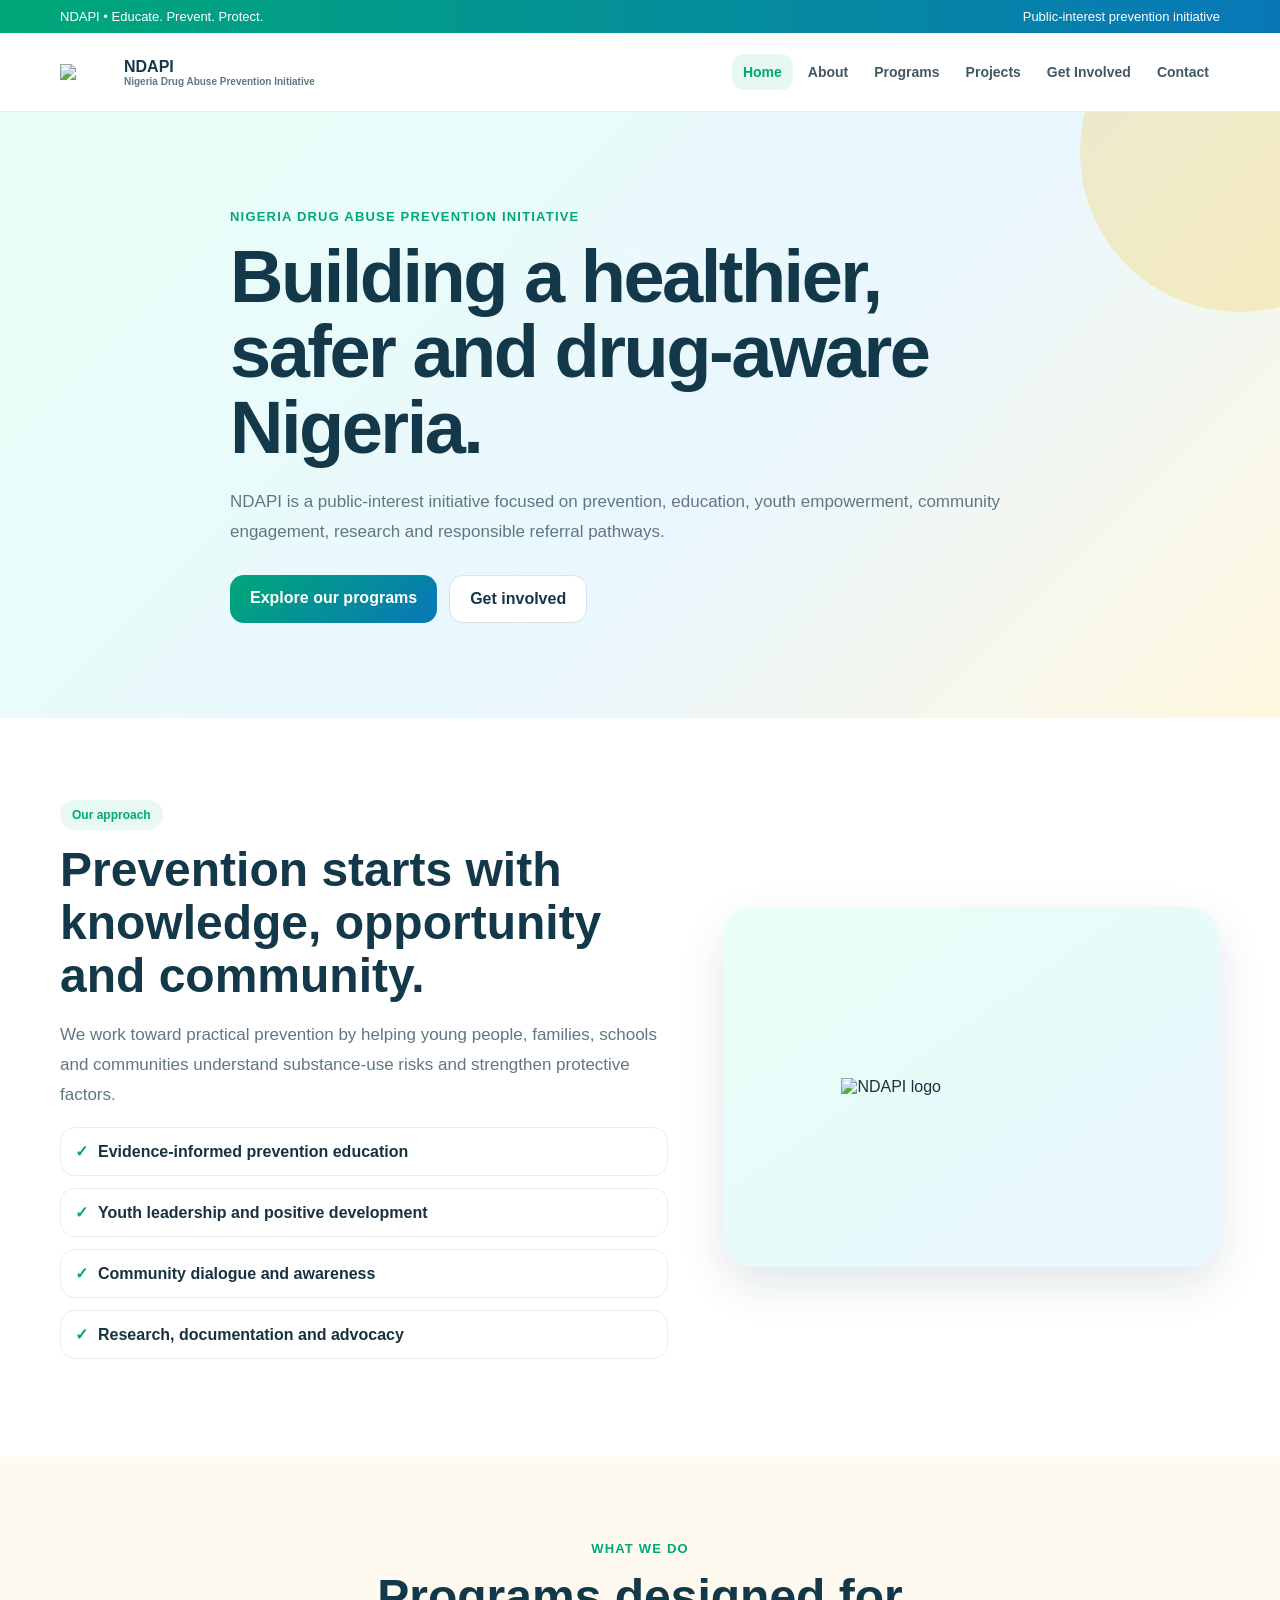
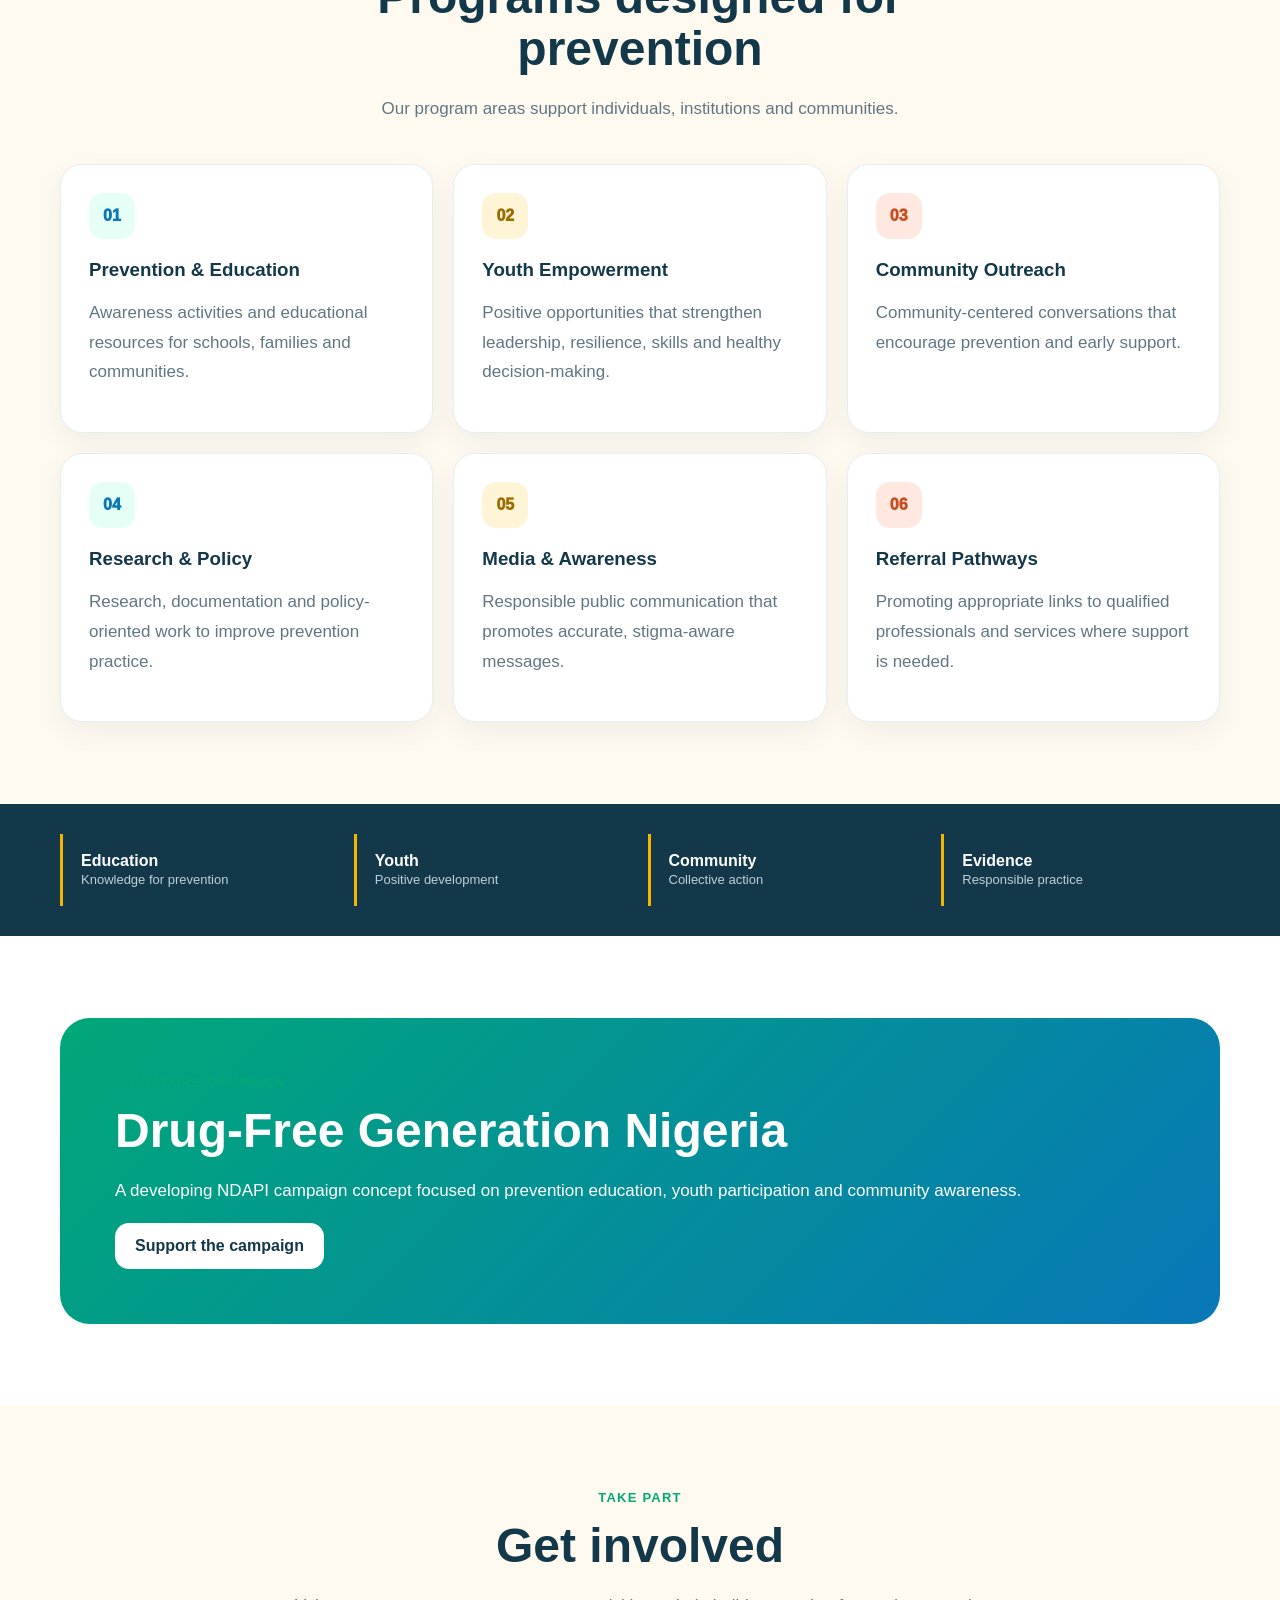
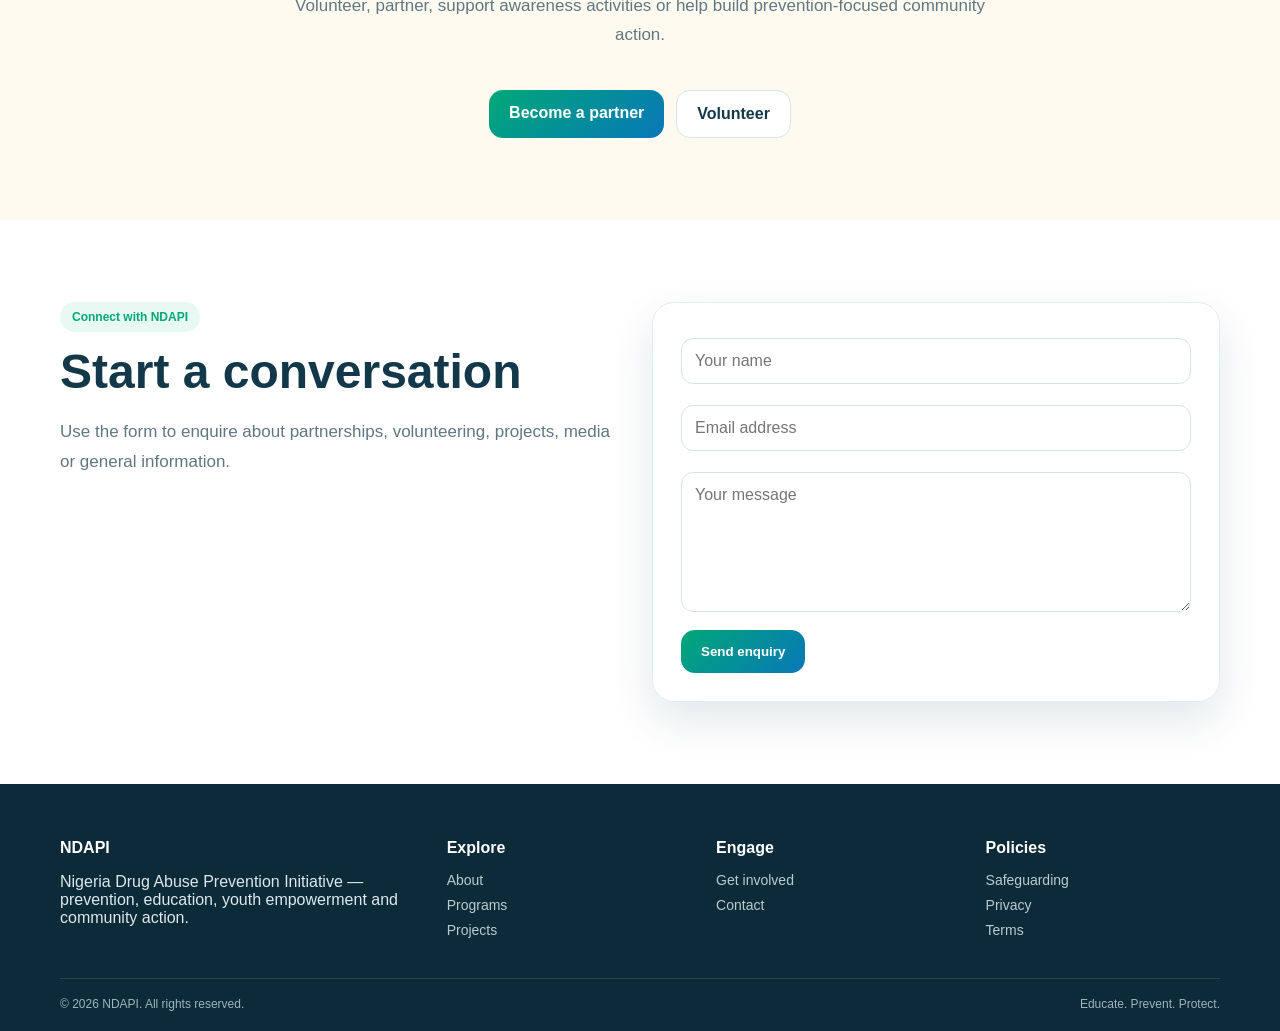
==== index.html @ b3027722 "Add files via upload" ====
<!doctype html><html><head><meta charset="utf-8"><meta name="viewport" content="width=device-width,initial-scale=1"><title>NDAPI | Educate. Prevent. Protect.</title><link rel="icon" href="assets/favicon.svg"><link rel="stylesheet" href="styles.css"></head><body><div class="topbar"><div class="container"><span>NDAPI • Educate. Prevent. Protect.</span><span>Public-interest prevention initiative</span></div></div><header class="header"><div class="container nav"><a class="brand" href="index.html"><img src="assets/ndapi-logo.svg"><span>NDAPI<small>Nigeria Drug Abuse Prevention Initiative</small></span></a><button class="menu">☰</button><nav class="navlinks"><a class="active" href="index.html">Home</a><a href="#about">About</a><a href="#programs">Programs</a><a href="#projects">Projects</a><a href="#involved">Get Involved</a><a href="#contact">Contact</a></nav></div></header><main><section class="hero"><div class="container hero-content"><span class="eyebrow">Nigeria Drug Abuse Prevention Initiative</span><h1>Building a healthier, safer and drug-aware Nigeria.</h1><p>NDAPI is a public-interest initiative focused on prevention, education, youth empowerment, community engagement, research and responsible referral pathways.</p><div class="actions"><a class="btn btn-primary" href="#programs">Explore our programs</a><a class="btn btn-secondary" href="#involved">Get involved</a></div></div></section><section class="section" id="about"><div class="container split"><div><span class="badge">Our approach</span><h2>Prevention starts with knowledge, opportunity and community.</h2><p>We work toward practical prevention by helping young people, families, schools and communities understand substance-use risks and strengthen protective factors.</p><ul class="list"><li>Evidence-informed prevention education</li><li>Youth leadership and positive development</li><li>Community dialogue and awareness</li><li>Research, documentation and advocacy</li></ul></div><div class="visual"><img src="assets/ndapi-logo.svg" alt="NDAPI logo"></div></div></section><section class="section alt" id="programs"><div class="container"><div class="section-head"><span class="eyebrow">What we do</span><h2>Programs designed for prevention</h2><p>Our program areas support individuals, institutions and communities.</p></div><div class="grid grid-3"><article class="card"><div class="icon">01</div><h3>Prevention & Education</h3><p>Awareness activities and educational resources for schools, families and communities.</p></article><article class="card"><div class="icon">02</div><h3>Youth Empowerment</h3><p>Positive opportunities that strengthen leadership, resilience, skills and healthy decision-making.</p></article><article class="card"><div class="icon">03</div><h3>Community Outreach</h3><p>Community-centered conversations that encourage prevention and early support.</p></article><article class="card"><div class="icon">04</div><h3>Research & Policy</h3><p>Research, documentation and policy-oriented work to improve prevention practice.</p></article><article class="card"><div class="icon">05</div><h3>Media & Awareness</h3><p>Responsible public communication that promotes accurate, stigma-aware messages.</p></article><article class="card"><div class="icon">06</div><h3>Referral Pathways</h3><p>Promoting appropriate links to qualified professionals and services where support is needed.</p></article></div></div></section><section class="band"><div class="container band-grid"><div class="metric"><strong>Education</strong><span>Knowledge for prevention</span></div><div class="metric"><strong>Youth</strong><span>Positive development</span></div><div class="metric"><strong>Community</strong><span>Collective action</span></div><div class="metric"><strong>Evidence</strong><span>Responsible practice</span></div></div></section><section class="section" id="projects"><div class="container"><div class="cta"><span class="eyebrow">Signature campaign</span><h2>Drug-Free Generation Nigeria</h2><p>A developing NDAPI campaign concept focused on prevention education, youth participation and community awareness.</p><a class="btn" href="#involved">Support the campaign</a></div></div></section><section class="section alt" id="involved"><div class="container"><div class="section-head"><span class="eyebrow">Take part</span><h2>Get involved</h2><p>Volunteer, partner, support awareness activities or help build prevention-focused community action.</p></div><div class="actions" style="justify-content:center"><a class="btn btn-primary" href="#contact">Become a partner</a><a class="btn btn-secondary" href="#contact">Volunteer</a></div></div></section><section class="section" id="contact"><div class="container contact-grid"><div><span class="badge">Connect with NDAPI</span><h2>Start a conversation</h2><p>Use the form to enquire about partnerships, volunteering, projects, media or general information.</p></div><form class="form" onsubmit="return false"><input placeholder="Your name"><input type="email" placeholder="Email address"><textarea placeholder="Your message"></textarea><button class="btn btn-primary">Send enquiry</button></form></div></section></main><footer><div class="container footer-grid"><div><div class="footer-title">NDAPI</div><p>Nigeria Drug Abuse Prevention Initiative — prevention, education, youth empowerment and community action.</p></div><div><div class="footer-title">Explore</div><div class="footer-links"><a href="#about">About</a><a href="#programs">Programs</a><a href="#projects">Projects</a></div></div><div><div class="footer-title">Engage</div><div class="footer-links"><a href="#involved">Get involved</a><a href="#contact">Contact</a></div></div><div><div class="footer-title">Policies</div><div class="footer-links"><span>Safeguarding</span><span>Privacy</span><span>Terms</span></div></div></div><div class="container copyright"><span>© <span data-year></span> NDAPI. All rights reserved.</span><span>Educate. Prevent. Protect.</span></div></footer><script src="script.js"></script></body></html>
---- styles.css ----
:root{--g:#00a878;--b:#0877b8;--n:#12384a;--y:#f4b400;--o:#f26b38;--m:#607783}*{box-sizing:border-box}body{margin:0;font-family:Inter,Arial,sans-serif;color:#18323f}a{text-decoration:none;color:inherit}.container{width:min(1160px,92%);margin:auto}.topbar{background:linear-gradient(90deg,var(--g),var(--b));color:white;padding:9px 0;font-size:13px}.topbar .container{display:flex;justify-content:space-between}.header{position:sticky;top:0;z-index:5;background:#fffffff5;backdrop-filter:blur(10px);border-bottom:1px solid #e5edf0}.nav{min-height:78px;display:flex;align-items:center;justify-content:space-between}.brand{display:flex;align-items:center;gap:10px;font-weight:900;color:var(--n)}.brand img{width:54px}.brand small{display:block;font-size:10px;color:var(--m)}.navlinks{display:flex;gap:4px}.navlinks a{padding:10px 11px;border-radius:12px;font-size:14px;font-weight:750;color:#405864}.navlinks a:hover,.navlinks a.active{background:#e7f8f2;color:var(--g)}.menu{display:none;border:0;background:#eaf5fa;border-radius:12px;padding:10px;font-size:22px}.hero{background:linear-gradient(135deg,#e8fff6,#eaf7ff 58%,#fff7df);padding:95px 0;position:relative;overflow:hidden}.hero:after{content:"";position:absolute;width:320px;height:320px;border-radius:50%;background:#f4b400;opacity:.2;right:-120px;top:-120px}.hero-content{position:relative;z-index:1;max-width:820px}.eyebrow{color:var(--g);font-size:13px;font-weight:900;text-transform:uppercase;letter-spacing:1.2px}.hero h1{font-size:clamp(43px,6vw,74px);line-height:1.02;color:var(--n);margin:14px 0 22px;letter-spacing:-2.5px}.hero p,.section p,.pagehero p{color:var(--m);line-height:1.75;font-size:17px}.actions{display:flex;gap:12px;margin-top:28px;flex-wrap:wrap}.btn{display:inline-flex;padding:14px 20px;border-radius:14px;font-weight:850;border:0;cursor:pointer}.btn-primary{background:linear-gradient(135deg,var(--g),var(--b));color:white}.btn-secondary{background:white;border:1px solid #d8e5ea;color:var(--n)}.section{padding:82px 0}.section.alt{background:#fffaf0}.split{display:grid;grid-template-columns:1.1fr .9fr;gap:55px;align-items:center}.badge,.pill{display:inline-block;padding:8px 12px;border-radius:999px;background:#e8f8f3;color:var(--g);font-size:12px;font-weight:900}.section h2{font-size:clamp(32px,4vw,48px);line-height:1.1;color:var(--n);margin:14px 0 18px}.list{list-style:none;padding:0;display:grid;gap:12px}.list li{padding:14px;background:white;border:1px solid #e5eef1;border-radius:15px;font-weight:700}.list li:before{content:'✓';color:var(--g);margin-right:10px}.visual{min-height:360px;border-radius:32px;background:linear-gradient(145deg,#e7fff5,#e9f6ff);display:grid;place-items:center;box-shadow:0 18px 45px #12384a1f}.visual img{width:260px}.section-head{text-align:center;max-width:720px;margin:0 auto 40px}.grid{display:grid;gap:20px}.grid-3{grid-template-columns:repeat(3,1fr)}.card{background:white;border:1px solid #e6eef1;border-radius:22px;padding:28px;box-shadow:0 10px 28px #12384a0f}.icon{width:46px;height:46px;display:grid;place-items:center;border-radius:14px;background:#e6fff6;color:var(--b);font-weight:950}.card:nth-child(3n+2) .icon{background:#fff4d5;color:#9b6d00}.card:nth-child(3n) .icon{background:#ffe8df;color:#c74e21}.card h3{color:var(--n);margin:20px 0 8px}.band{background:var(--n);color:white;padding:30px 0}.band-grid{display:grid;grid-template-columns:repeat(4,1fr);gap:15px}.metric{padding:18px;border-left:3px solid var(--y)}.metric strong{display:block}.metric span{font-size:13px;color:#bdd0d8}.cta{border-radius:30px;padding:55px;background:linear-gradient(135deg,var(--g),var(--b));color:white}.cta h2,.cta p{color:white}.cta .btn{background:white;color:var(--n)}footer{background:#0d2a38;color:#dbe9ee;padding:55px 0 20px}.footer-grid{display:grid;grid-template-columns:1.5fr repeat(3,1fr);gap:35px}.footer-title{font-weight:900;color:white;margin-bottom:15px}.footer-links{display:grid;gap:9px;color:#b9cbd2;font-size:14px}.copyright{border-top:1px solid #ffffff1f;margin-top:35px;padding-top:18px;display:flex;justify-content:space-between;color:#9eb4bd;font-size:12px}.pagehero{padding:65px 0;background:linear-gradient(135deg,#e8fff6,#eaf7ff)}.pagehero h1{font-size:50px;color:var(--n);margin:10px 0}.notice{padding:18px;border-left:4px solid var(--y);background:#fff8e5;border-radius:10px;color:#6f5a24}.contact-grid{display:grid;grid-template-columns:1fr 1fr;gap:24px}.form{padding:28px;border:1px solid #e3ecef;border-radius:22px;box-shadow:0 18px 45px #12384a1f}input,textarea{width:100%;padding:13px;margin:7px 0 14px;border:1px solid #d7e3e8;border-radius:12px;font:inherit}textarea{min-height:140px}@media(max-width:900px){.navlinks{display:none}.menu{display:block}.navlinks.open{display:flex;position:absolute;top:78px;left:0;right:0;background:white;padding:15px;flex-direction:column}.split,.contact-grid{grid-template-columns:1fr}.grid-3{grid-template-columns:1fr 1fr}.band-grid{grid-template-columns:1fr 1fr}.footer-grid{grid-template-columns:1fr 1fr}}@media(max-width:560px){.topbar .container,.copyright{flex-direction:column;gap:6px}.hero{padding:65px 0}.hero h1{font-size:45px}.grid-3,.band-grid,.footer-grid{grid-template-columns:1fr}}
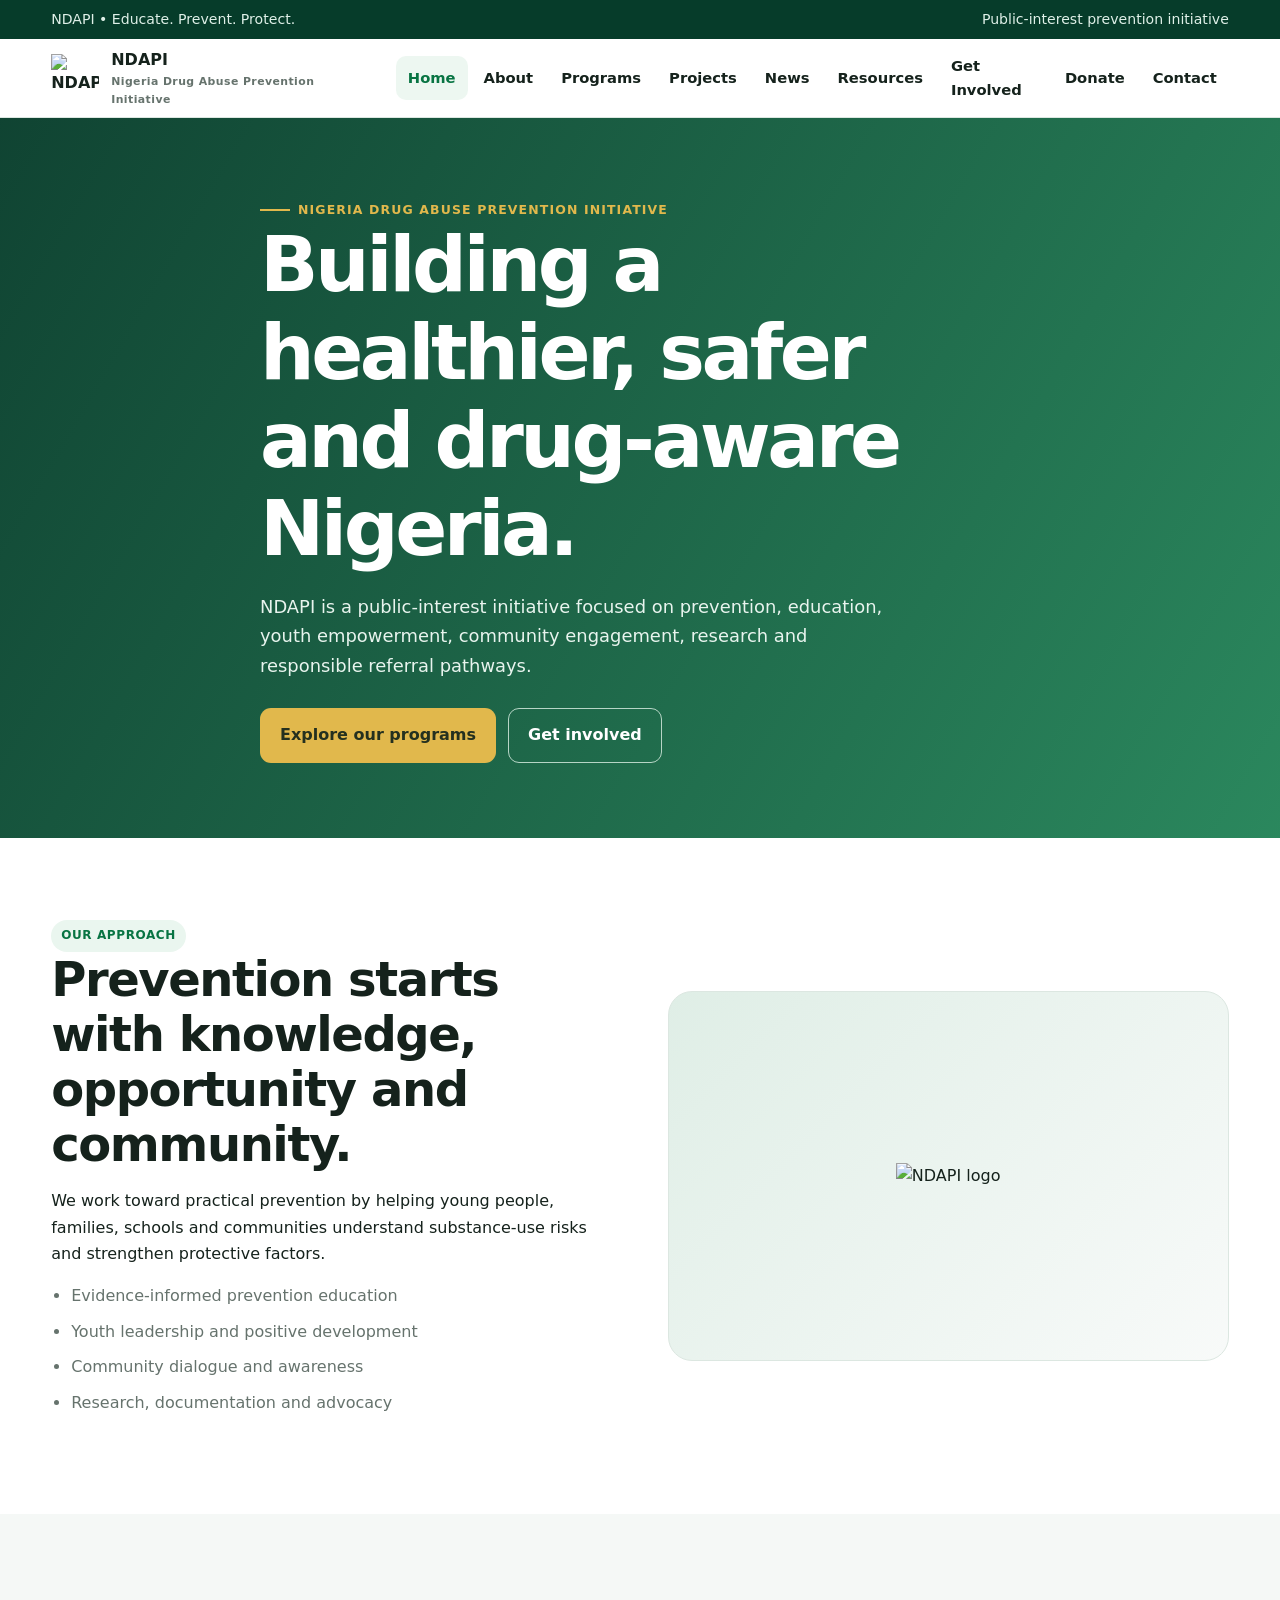
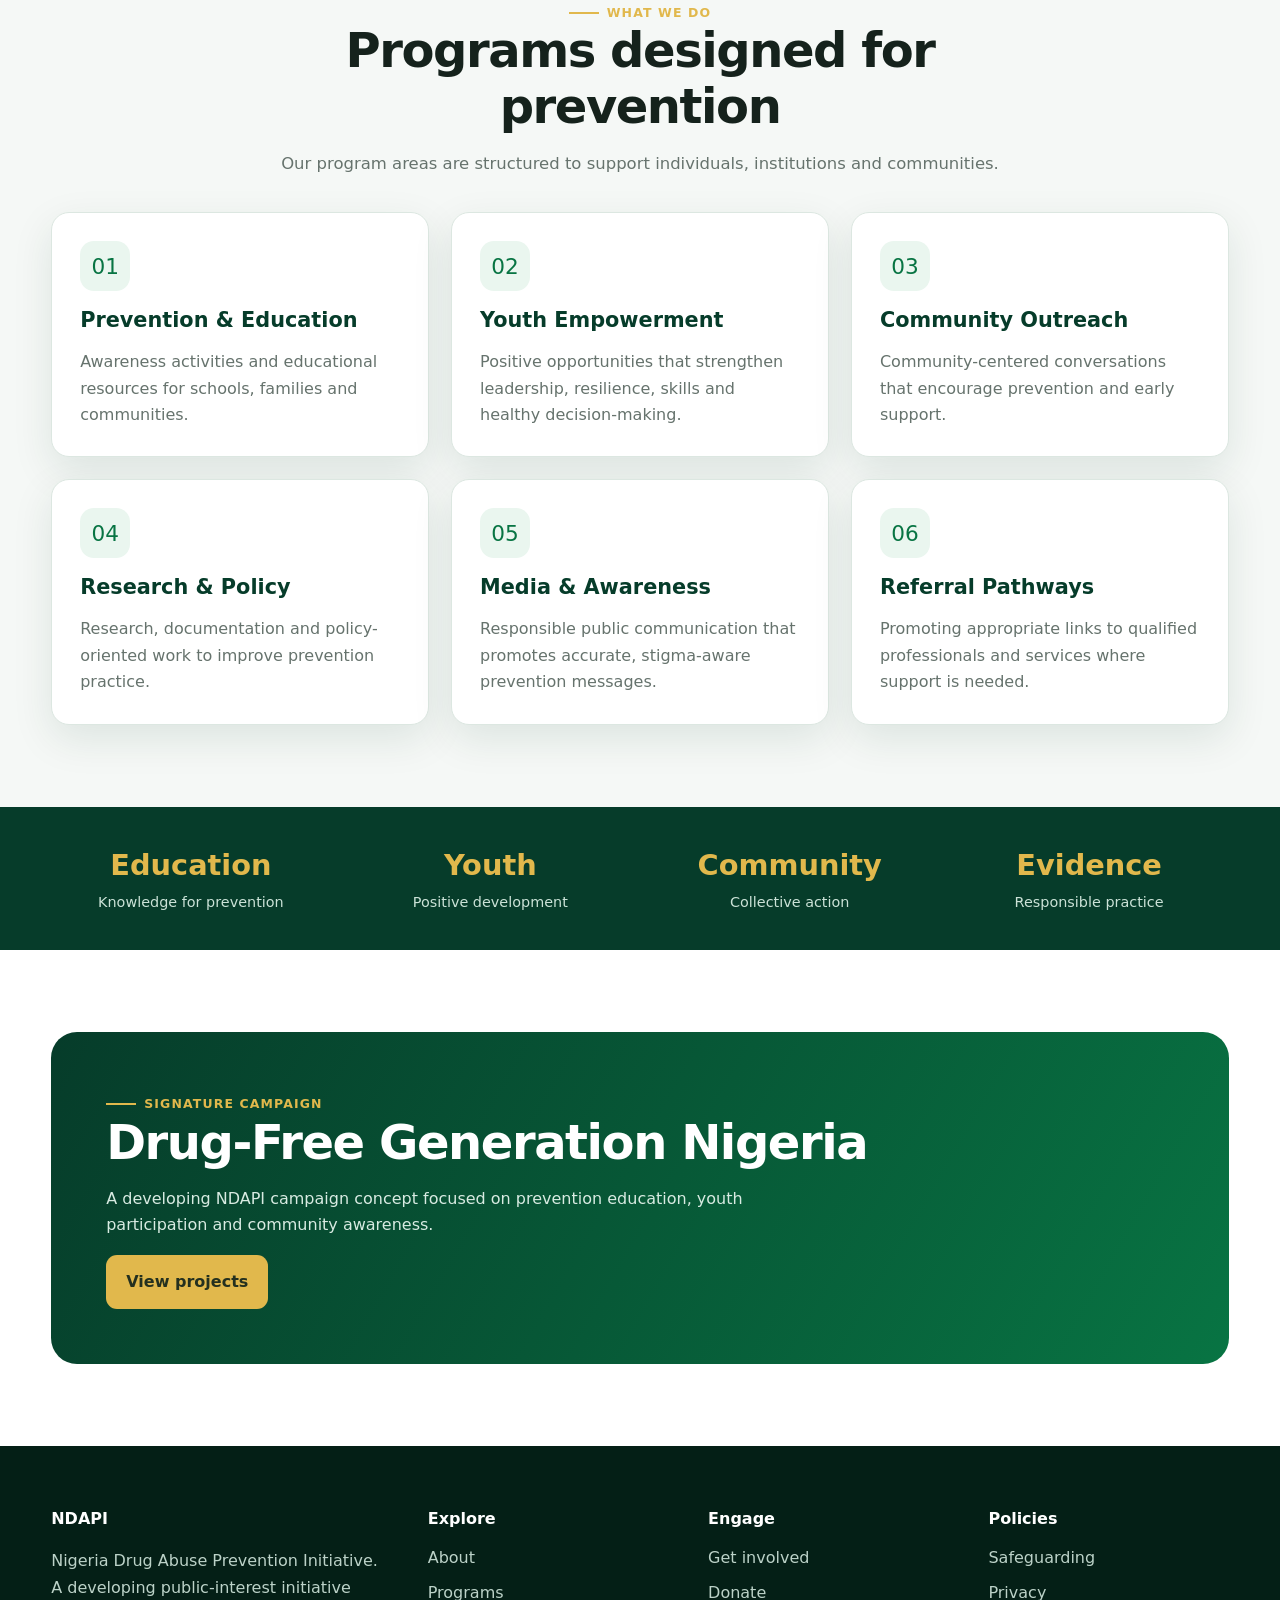
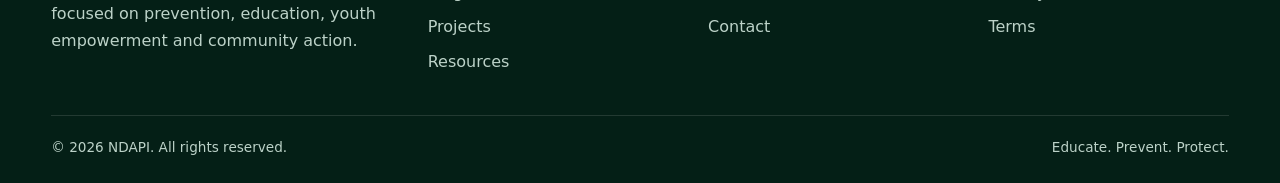
==== commit b771e9ea: "Add files via upload" ====
--- a/index.html
+++ b/index.html
@@ -1 +1,31 @@
-<!doctype html><html><head><meta charset="utf-8"><meta name="viewport" content="width=device-width,initial-scale=1"><title>NDAPI | Educate. Prevent. Protect.</title><link rel="icon" href="assets/favicon.svg"><link rel="stylesheet" href="styles.css"></head><body><div class="topbar"><div class="container"><span>NDAPI • Educate. Prevent. Protect.</span><span>Public-interest prevention initiative</span></div></div><header class="header"><div class="container nav"><a class="brand" href="index.html"><img src="assets/ndapi-logo.svg"><span>NDAPI<small>Nigeria Drug Abuse Prevention Initiative</small></span></a><button class="menu">☰</button><nav class="navlinks"><a class="active" href="index.html">Home</a><a href="#about">About</a><a href="#programs">Programs</a><a href="#projects">Projects</a><a href="#involved">Get Involved</a><a href="#contact">Contact</a></nav></div></header><main><section class="hero"><div class="container hero-content"><span class="eyebrow">Nigeria Drug Abuse Prevention Initiative</span><h1>Building a healthier, safer and drug-aware Nigeria.</h1><p>NDAPI is a public-interest initiative focused on prevention, education, youth empowerment, community engagement, research and responsible referral pathways.</p><div class="actions"><a class="btn btn-primary" href="#programs">Explore our programs</a><a class="btn btn-secondary" href="#involved">Get involved</a></div></div></section><section class="section" id="about"><div class="container split"><div><span class="badge">Our approach</span><h2>Prevention starts with knowledge, opportunity and community.</h2><p>We work toward practical prevention by helping young people, families, schools and communities understand substance-use risks and strengthen protective factors.</p><ul class="list"><li>Evidence-informed prevention education</li><li>Youth leadership and positive development</li><li>Community dialogue and awareness</li><li>Research, documentation and advocacy</li></ul></div><div class="visual"><img src="assets/ndapi-logo.svg" alt="NDAPI logo"></div></div></section><section class="section alt" id="programs"><div class="container"><div class="section-head"><span class="eyebrow">What we do</span><h2>Programs designed for prevention</h2><p>Our program areas support individuals, institutions and communities.</p></div><div class="grid grid-3"><article class="card"><div class="icon">01</div><h3>Prevention & Education</h3><p>Awareness activities and educational resources for schools, families and communities.</p></article><article class="card"><div class="icon">02</div><h3>Youth Empowerment</h3><p>Positive opportunities that strengthen leadership, resilience, skills and healthy decision-making.</p></article><article class="card"><div class="icon">03</div><h3>Community Outreach</h3><p>Community-centered conversations that encourage prevention and early support.</p></article><article class="card"><div class="icon">04</div><h3>Research & Policy</h3><p>Research, documentation and policy-oriented work to improve prevention practice.</p></article><article class="card"><div class="icon">05</div><h3>Media & Awareness</h3><p>Responsible public communication that promotes accurate, stigma-aware messages.</p></article><article class="card"><div class="icon">06</div><h3>Referral Pathways</h3><p>Promoting appropriate links to qualified professionals and services where support is needed.</p></article></div></div></section><section class="band"><div class="container band-grid"><div class="metric"><strong>Education</strong><span>Knowledge for prevention</span></div><div class="metric"><strong>Youth</strong><span>Positive development</span></div><div class="metric"><strong>Community</strong><span>Collective action</span></div><div class="metric"><strong>Evidence</strong><span>Responsible practice</span></div></div></section><section class="section" id="projects"><div class="container"><div class="cta"><span class="eyebrow">Signature campaign</span><h2>Drug-Free Generation Nigeria</h2><p>A developing NDAPI campaign concept focused on prevention education, youth participation and community awareness.</p><a class="btn" href="#involved">Support the campaign</a></div></div></section><section class="section alt" id="involved"><div class="container"><div class="section-head"><span class="eyebrow">Take part</span><h2>Get involved</h2><p>Volunteer, partner, support awareness activities or help build prevention-focused community action.</p></div><div class="actions" style="justify-content:center"><a class="btn btn-primary" href="#contact">Become a partner</a><a class="btn btn-secondary" href="#contact">Volunteer</a></div></div></section><section class="section" id="contact"><div class="container contact-grid"><div><span class="badge">Connect with NDAPI</span><h2>Start a conversation</h2><p>Use the form to enquire about partnerships, volunteering, projects, media or general information.</p></div><form class="form" onsubmit="return false"><input placeholder="Your name"><input type="email" placeholder="Email address"><textarea placeholder="Your message"></textarea><button class="btn btn-primary">Send enquiry</button></form></div></section></main><footer><div class="container footer-grid"><div><div class="footer-title">NDAPI</div><p>Nigeria Drug Abuse Prevention Initiative — prevention, education, youth empowerment and community action.</p></div><div><div class="footer-title">Explore</div><div class="footer-links"><a href="#about">About</a><a href="#programs">Programs</a><a href="#projects">Projects</a></div></div><div><div class="footer-title">Engage</div><div class="footer-links"><a href="#involved">Get involved</a><a href="#contact">Contact</a></div></div><div><div class="footer-title">Policies</div><div class="footer-links"><span>Safeguarding</span><span>Privacy</span><span>Terms</span></div></div></div><div class="container copyright"><span>© <span data-year></span> NDAPI. All rights reserved.</span><span>Educate. Prevent. Protect.</span></div></footer><script src="script.js"></script></body></html>
+<!doctype html>
+<html lang="en"><head><meta charset="utf-8"><meta name="viewport" content="width=device-width,initial-scale=1">
+<title>Home | NDAPI</title><meta name="description" content="Nigeria Drug Abuse Prevention Initiative — prevention, education, youth empowerment and community action.">
+<link rel="icon" href="assets/favicon.png"><link rel="stylesheet" href="styles.css"></head>
+<body>
+<div class="topbar"><div class="container"><span>NDAPI • Educate. Prevent. Protect.</span><span>Public-interest prevention initiative</span></div></div>
+<header><div class="container nav"><a class="brand" href="index.html"><img src="assets/ndapi-logo.png" alt="NDAPI logo"><span>NDAPI<small>Nigeria Drug Abuse Prevention Initiative</small></span></a><button class="menu" aria-label="Open navigation">☰</button><nav class="navlinks"><a href="index.html" class="active">Home</a><a href="about.html" class="">About</a><a href="programs.html" class="">Programs</a><a href="projects.html" class="">Projects</a><a href="news.html" class="">News</a><a href="publications.html" class="">Resources</a><a href="get-involved.html" class="">Get Involved</a><a href="donate.html" class="">Donate</a><a href="contact.html" class="">Contact</a></nav></div></header>
+<main><section class="hero"><div class="container hero-content reveal">
+<span class="eyebrow">Nigeria Drug Abuse Prevention Initiative</span>
+<h1>Building a healthier, safer and drug-aware Nigeria.</h1>
+<p>NDAPI is a public-interest initiative focused on prevention, education, youth empowerment, community engagement, research and responsible referral pathways.</p>
+<div class="actions"><a class="btn btn-primary" href="programs.html">Explore our programs</a><a class="btn btn-secondary" href="get-involved.html">Get involved</a></div>
+</div></section>
+<section class="section"><div class="container split"><div><span class="badge">Our approach</span><h2>Prevention starts with knowledge, opportunity and community.</h2><p>We work toward practical prevention by helping young people, families, schools and communities understand substance-use risks and strengthen protective factors.</p><ul class="list"><li>Evidence-informed prevention education</li><li>Youth leadership and positive development</li><li>Community dialogue and awareness</li><li>Research, documentation and advocacy</li></ul></div><div class="visual"><img src="assets/ndapi-logo.png" alt="NDAPI logo"></div></div></section>
+<section class="section alt"><div class="container"><div class="section-head center"><span class="eyebrow">What we do</span><h2>Programs designed for prevention</h2><p>Our program areas are structured to support individuals, institutions and communities.</p></div><div class="grid grid-3">
+<article class="card"><div class="icon">01</div><h3>Prevention & Education</h3><p>Awareness activities and educational resources for schools, families and communities.</p></article>
+<article class="card"><div class="icon">02</div><h3>Youth Empowerment</h3><p>Positive opportunities that strengthen leadership, resilience, skills and healthy decision-making.</p></article>
+<article class="card"><div class="icon">03</div><h3>Community Outreach</h3><p>Community-centered conversations that encourage prevention and early support.</p></article>
+<article class="card"><div class="icon">04</div><h3>Research & Policy</h3><p>Research, documentation and policy-oriented work to improve prevention practice.</p></article>
+<article class="card"><div class="icon">05</div><h3>Media & Awareness</h3><p>Responsible public communication that promotes accurate, stigma-aware prevention messages.</p></article>
+<article class="card"><div class="icon">06</div><h3>Referral Pathways</h3><p>Promoting appropriate links to qualified professionals and services where support is needed.</p></article>
+</div></div></section>
+<section class="band"><div class="container band-grid"><div class="metric"><strong>Education</strong><span>Knowledge for prevention</span></div><div class="metric"><strong>Youth</strong><span>Positive development</span></div><div class="metric"><strong>Community</strong><span>Collective action</span></div><div class="metric"><strong>Evidence</strong><span>Responsible practice</span></div></div></section>
+<section class="section"><div class="container"><div class="cta"><span class="eyebrow">Signature campaign</span><h2>Drug-Free Generation Nigeria</h2><p>A developing NDAPI campaign concept focused on prevention education, youth participation and community awareness.</p><a class="btn btn-primary" href="projects.html">View projects</a></div></div></section></main>
+<footer><div class="container footer-grid">
+<div><div class="footer-title">NDAPI</div><p>Nigeria Drug Abuse Prevention Initiative. A developing public-interest initiative focused on prevention, education, youth empowerment and community action.</p></div>
+<div><div class="footer-title">Explore</div><div class="footer-links"><a href="about.html">About</a><a href="programs.html">Programs</a><a href="projects.html">Projects</a><a href="publications.html">Resources</a></div></div>
+<div><div class="footer-title">Engage</div><div class="footer-links"><a href="get-involved.html">Get involved</a><a href="donate.html">Donate</a><a href="contact.html">Contact</a></div></div>
+<div><div class="footer-title">Policies</div><div class="footer-links"><a href="safeguarding.html">Safeguarding</a><a href="privacy.html">Privacy</a><a href="terms.html">Terms</a></div></div>
+</div><div class="container copyright"><span>© <span data-year></span> NDAPI. All rights reserved.</span><span>Educate. Prevent. Protect.</span></div></footer>
+<script src="script.js"></script></body></html>
--- a/styles.css
+++ b/styles.css
@@ -1 +1,32 @@
-:root{--g:#00a878;--b:#0877b8;--n:#12384a;--y:#f4b400;--o:#f26b38;--m:#607783}*{box-sizing:border-box}body{margin:0;font-family:Inter,Arial,sans-serif;color:#18323f}a{text-decoration:none;color:inherit}.container{width:min(1160px,92%);margin:auto}.topbar{background:linear-gradient(90deg,var(--g),var(--b));color:white;padding:9px 0;font-size:13px}.topbar .container{display:flex;justify-content:space-between}.header{position:sticky;top:0;z-index:5;background:#fffffff5;backdrop-filter:blur(10px);border-bottom:1px solid #e5edf0}.nav{min-height:78px;display:flex;align-items:center;justify-content:space-between}.brand{display:flex;align-items:center;gap:10px;font-weight:900;color:var(--n)}.brand img{width:54px}.brand small{display:block;font-size:10px;color:var(--m)}.navlinks{display:flex;gap:4px}.navlinks a{padding:10px 11px;border-radius:12px;font-size:14px;font-weight:750;color:#405864}.navlinks a:hover,.navlinks a.active{background:#e7f8f2;color:var(--g)}.menu{display:none;border:0;background:#eaf5fa;border-radius:12px;padding:10px;font-size:22px}.hero{background:linear-gradient(135deg,#e8fff6,#eaf7ff 58%,#fff7df);padding:95px 0;position:relative;overflow:hidden}.hero:after{content:"";position:absolute;width:320px;height:320px;border-radius:50%;background:#f4b400;opacity:.2;right:-120px;top:-120px}.hero-content{position:relative;z-index:1;max-width:820px}.eyebrow{color:var(--g);font-size:13px;font-weight:900;text-transform:uppercase;letter-spacing:1.2px}.hero h1{font-size:clamp(43px,6vw,74px);line-height:1.02;color:var(--n);margin:14px 0 22px;letter-spacing:-2.5px}.hero p,.section p,.pagehero p{color:var(--m);line-height:1.75;font-size:17px}.actions{display:flex;gap:12px;margin-top:28px;flex-wrap:wrap}.btn{display:inline-flex;padding:14px 20px;border-radius:14px;font-weight:850;border:0;cursor:pointer}.btn-primary{background:linear-gradient(135deg,var(--g),var(--b));color:white}.btn-secondary{background:white;border:1px solid #d8e5ea;color:var(--n)}.section{padding:82px 0}.section.alt{background:#fffaf0}.split{display:grid;grid-template-columns:1.1fr .9fr;gap:55px;align-items:center}.badge,.pill{display:inline-block;padding:8px 12px;border-radius:999px;background:#e8f8f3;color:var(--g);font-size:12px;font-weight:900}.section h2{font-size:clamp(32px,4vw,48px);line-height:1.1;color:var(--n);margin:14px 0 18px}.list{list-style:none;padding:0;display:grid;gap:12px}.list li{padding:14px;background:white;border:1px solid #e5eef1;border-radius:15px;font-weight:700}.list li:before{content:'✓';color:var(--g);margin-right:10px}.visual{min-height:360px;border-radius:32px;background:linear-gradient(145deg,#e7fff5,#e9f6ff);display:grid;place-items:center;box-shadow:0 18px 45px #12384a1f}.visual img{width:260px}.section-head{text-align:center;max-width:720px;margin:0 auto 40px}.grid{display:grid;gap:20px}.grid-3{grid-template-columns:repeat(3,1fr)}.card{background:white;border:1px solid #e6eef1;border-radius:22px;padding:28px;box-shadow:0 10px 28px #12384a0f}.icon{width:46px;height:46px;display:grid;place-items:center;border-radius:14px;background:#e6fff6;color:var(--b);font-weight:950}.card:nth-child(3n+2) .icon{background:#fff4d5;color:#9b6d00}.card:nth-child(3n) .icon{background:#ffe8df;color:#c74e21}.card h3{color:var(--n);margin:20px 0 8px}.band{background:var(--n);color:white;padding:30px 0}.band-grid{display:grid;grid-template-columns:repeat(4,1fr);gap:15px}.metric{padding:18px;border-left:3px solid var(--y)}.metric strong{display:block}.metric span{font-size:13px;color:#bdd0d8}.cta{border-radius:30px;padding:55px;background:linear-gradient(135deg,var(--g),var(--b));color:white}.cta h2,.cta p{color:white}.cta .btn{background:white;color:var(--n)}footer{background:#0d2a38;color:#dbe9ee;padding:55px 0 20px}.footer-grid{display:grid;grid-template-columns:1.5fr repeat(3,1fr);gap:35px}.footer-title{font-weight:900;color:white;margin-bottom:15px}.footer-links{display:grid;gap:9px;color:#b9cbd2;font-size:14px}.copyright{border-top:1px solid #ffffff1f;margin-top:35px;padding-top:18px;display:flex;justify-content:space-between;color:#9eb4bd;font-size:12px}.pagehero{padding:65px 0;background:linear-gradient(135deg,#e8fff6,#eaf7ff)}.pagehero h1{font-size:50px;color:var(--n);margin:10px 0}.notice{padding:18px;border-left:4px solid var(--y);background:#fff8e5;border-radius:10px;color:#6f5a24}.contact-grid{display:grid;grid-template-columns:1fr 1fr;gap:24px}.form{padding:28px;border:1px solid #e3ecef;border-radius:22px;box-shadow:0 18px 45px #12384a1f}input,textarea{width:100%;padding:13px;margin:7px 0 14px;border:1px solid #d7e3e8;border-radius:12px;font:inherit}textarea{min-height:140px}@media(max-width:900px){.navlinks{display:none}.menu{display:block}.navlinks.open{display:flex;position:absolute;top:78px;left:0;right:0;background:white;padding:15px;flex-direction:column}.split,.contact-grid{grid-template-columns:1fr}.grid-3{grid-template-columns:1fr 1fr}.band-grid{grid-template-columns:1fr 1fr}.footer-grid{grid-template-columns:1fr 1fr}}@media(max-width:560px){.topbar .container,.copyright{flex-direction:column;gap:6px}.hero{padding:65px 0}.hero h1{font-size:45px}.grid-3,.band-grid,.footer-grid{grid-template-columns:1fr}}
+
+:root{
+  --green:#087443;--green2:#0b9b57;--deep:#063c2a;--gold:#e1b84c;
+  --bg:#f5f8f6;--white:#fff;--ink:#15221c;--muted:#66736d;
+  --line:#dce7e1;--shadow:0 14px 40px rgba(6,60,42,.10);
+  --radius:18px;--max:1180px;
+}
+*{box-sizing:border-box}html{scroll-behavior:smooth}body{margin:0;font-family:Inter,ui-sans-serif,system-ui,-apple-system,Segoe UI,Roboto,Arial,sans-serif;color:var(--ink);background:var(--white);line-height:1.65}
+a{color:inherit;text-decoration:none}img{max-width:100%;display:block}button,input,textarea,select{font:inherit}
+.container{width:min(var(--max),92%);margin:auto}.topbar{background:var(--deep);color:#dff0e8;font-size:.88rem}.topbar .container{display:flex;justify-content:space-between;gap:20px;padding:8px 0}
+header{position:sticky;top:0;z-index:50;background:rgba(255,255,255,.96);backdrop-filter:blur(12px);border-bottom:1px solid var(--line)}
+.nav{min-height:78px;display:flex;align-items:center;justify-content:space-between;gap:25px}.brand{display:flex;align-items:center;gap:12px;font-weight:800}.brand img{width:48px;height:48px;object-fit:contain}.brand small{display:block;font-weight:600;color:var(--muted);font-size:.68rem;letter-spacing:.04em}
+.navlinks{display:flex;align-items:center;gap:4px}.navlinks a{padding:10px 12px;border-radius:10px;font-weight:650;font-size:.92rem}.navlinks a:hover,.navlinks a.active{background:#edf7f1;color:var(--green)}
+.navlinks .donate{background:var(--gold);color:#26331f;padding:11px 16px}.navlinks .donate:hover{background:#d7ac3d;color:#1b271d}
+.menu{display:none;border:0;background:transparent;font-size:1.7rem;color:var(--deep)}
+.hero{background:linear-gradient(120deg,rgba(6,60,42,.96),rgba(8,116,67,.86)),url('assets/hero.jpg') center/cover;min-height:590px;display:grid;align-items:center;color:#fff}
+.hero-content{max-width:760px;padding:75px 0}.eyebrow{display:inline-flex;align-items:center;gap:8px;color:var(--gold);font-weight:800;letter-spacing:.09em;text-transform:uppercase;font-size:.78rem}.eyebrow:before{content:"";width:30px;height:2px;background:var(--gold)}
+h1,h2,h3{line-height:1.15;margin:0 0 16px}h1{font-size:clamp(2.6rem,6vw,5rem);letter-spacing:-.045em}h2{font-size:clamp(2rem,4vw,3rem);letter-spacing:-.03em}h3{font-size:1.3rem}.hero p{font-size:1.12rem;max-width:650px;color:#e8f4ee}.actions{display:flex;gap:12px;flex-wrap:wrap;margin-top:28px}.btn{display:inline-flex;align-items:center;justify-content:center;border-radius:11px;padding:13px 19px;font-weight:800;border:1px solid transparent;cursor:pointer}.btn-primary{background:var(--gold);color:#24301f}.btn-secondary{background:transparent;border-color:#b7d5c6;color:#fff}.btn-green{background:var(--green);color:#fff}.btn-outline{border-color:var(--green);color:var(--green);background:#fff}.btn:hover{transform:translateY(-1px);box-shadow:0 8px 20px rgba(0,0,0,.10)}
+.section{padding:82px 0}.section.alt{background:var(--bg)}.section-head{max-width:760px;margin-bottom:35px}.section-head p{color:var(--muted);font-size:1.03rem}.center{text-align:center;margin-left:auto;margin-right:auto}
+.grid{display:grid;gap:22px}.grid-3{grid-template-columns:repeat(3,1fr)}.grid-4{grid-template-columns:repeat(4,1fr)}.card{background:#fff;border:1px solid var(--line);border-radius:var(--radius);padding:28px;box-shadow:var(--shadow)}.card h3{color:var(--deep)}.card p{color:var(--muted);margin-bottom:0}.icon{width:50px;height:50px;border-radius:14px;display:grid;place-items:center;background:#eaf6ef;color:var(--green);font-size:1.35rem;margin-bottom:18px}
+.split{display:grid;grid-template-columns:1fr 1fr;gap:55px;align-items:center}.visual{border-radius:24px;min-height:370px;background:linear-gradient(135deg,#dfeee6,#f8faf9);display:grid;place-items:center;padding:45px;border:1px solid var(--line)}.visual img{max-height:260px;object-fit:contain}
+.band{background:var(--deep);color:#fff;padding:35px 0}.band-grid{display:grid;grid-template-columns:repeat(4,1fr);gap:20px}.metric{text-align:center}.metric strong{display:block;font-size:1.8rem;color:var(--gold)}.metric span{color:#cbe2d7;font-size:.9rem}
+.notice{border-left:4px solid var(--gold);background:#fff8df;padding:15px 18px;border-radius:10px;color:#5f552d;font-size:.92rem}
+.cta{background:linear-gradient(120deg,var(--deep),var(--green));color:#fff;border-radius:26px;padding:55px}.cta p{color:#d8ebe2;max-width:700px}
+.badge{display:inline-block;background:#eaf6ef;color:var(--green);font-weight:800;padding:6px 10px;border-radius:999px;font-size:.75rem;text-transform:uppercase;letter-spacing:.05em}
+.list{padding-left:20px;color:var(--muted)}.list li{margin:9px 0}
+.page-hero{background:var(--deep);color:#fff;padding:70px 0}.page-hero p{color:#cfe5da;max-width:720px}
+.form{display:grid;gap:16px}.field label{display:block;font-weight:750;margin-bottom:6px}.field input,.field textarea,.field select{width:100%;padding:13px 14px;border:1px solid var(--line);border-radius:11px;background:#fff;outline:none}.field textarea{min-height:140px;resize:vertical}.field input:focus,.field textarea:focus,.field select:focus{border-color:var(--green);box-shadow:0 0 0 3px rgba(8,116,67,.1)}
+footer{background:#041f16;color:#bcd2c8;padding:60px 0 25px}.footer-grid{display:grid;grid-template-columns:1.4fr 1fr 1fr 1fr;gap:40px}.footer-title{color:#fff;font-weight:800;margin-bottom:13px}.footer-links{display:grid;gap:8px}.footer-links a:hover{color:#fff}.copyright{border-top:1px solid rgba(255,255,255,.12);margin-top:40px;padding-top:20px;font-size:.85rem;display:flex;justify-content:space-between;gap:15px;flex-wrap:wrap}
+.reveal{animation:rise .7s ease both}@keyframes rise{from{opacity:0;transform:translateY(16px)}to{opacity:1;transform:none}}
+@media(max-width:980px){.navlinks{display:none;position:absolute;left:0;right:0;top:78px;background:#fff;border-bottom:1px solid var(--line);padding:15px 4%;flex-direction:column;align-items:stretch}.navlinks.open{display:flex}.navlinks a{width:100%}.menu{display:block}.grid-4{grid-template-columns:repeat(2,1fr)}.footer-grid{grid-template-columns:repeat(2,1fr)}}
+@media(max-width:700px){.topbar .container{display:none}.nav{min-height:70px}.brand img{width:42px;height:42px}.brand small{display:none}.hero{min-height:540px}.hero-content{padding:55px 0}.section{padding:62px 0}.split{grid-template-columns:1fr;gap:30px}.grid-3,.grid-4,.band-grid{grid-template-columns:1fr}.footer-grid{grid-template-columns:1fr}.cta{padding:35px 25px}}
